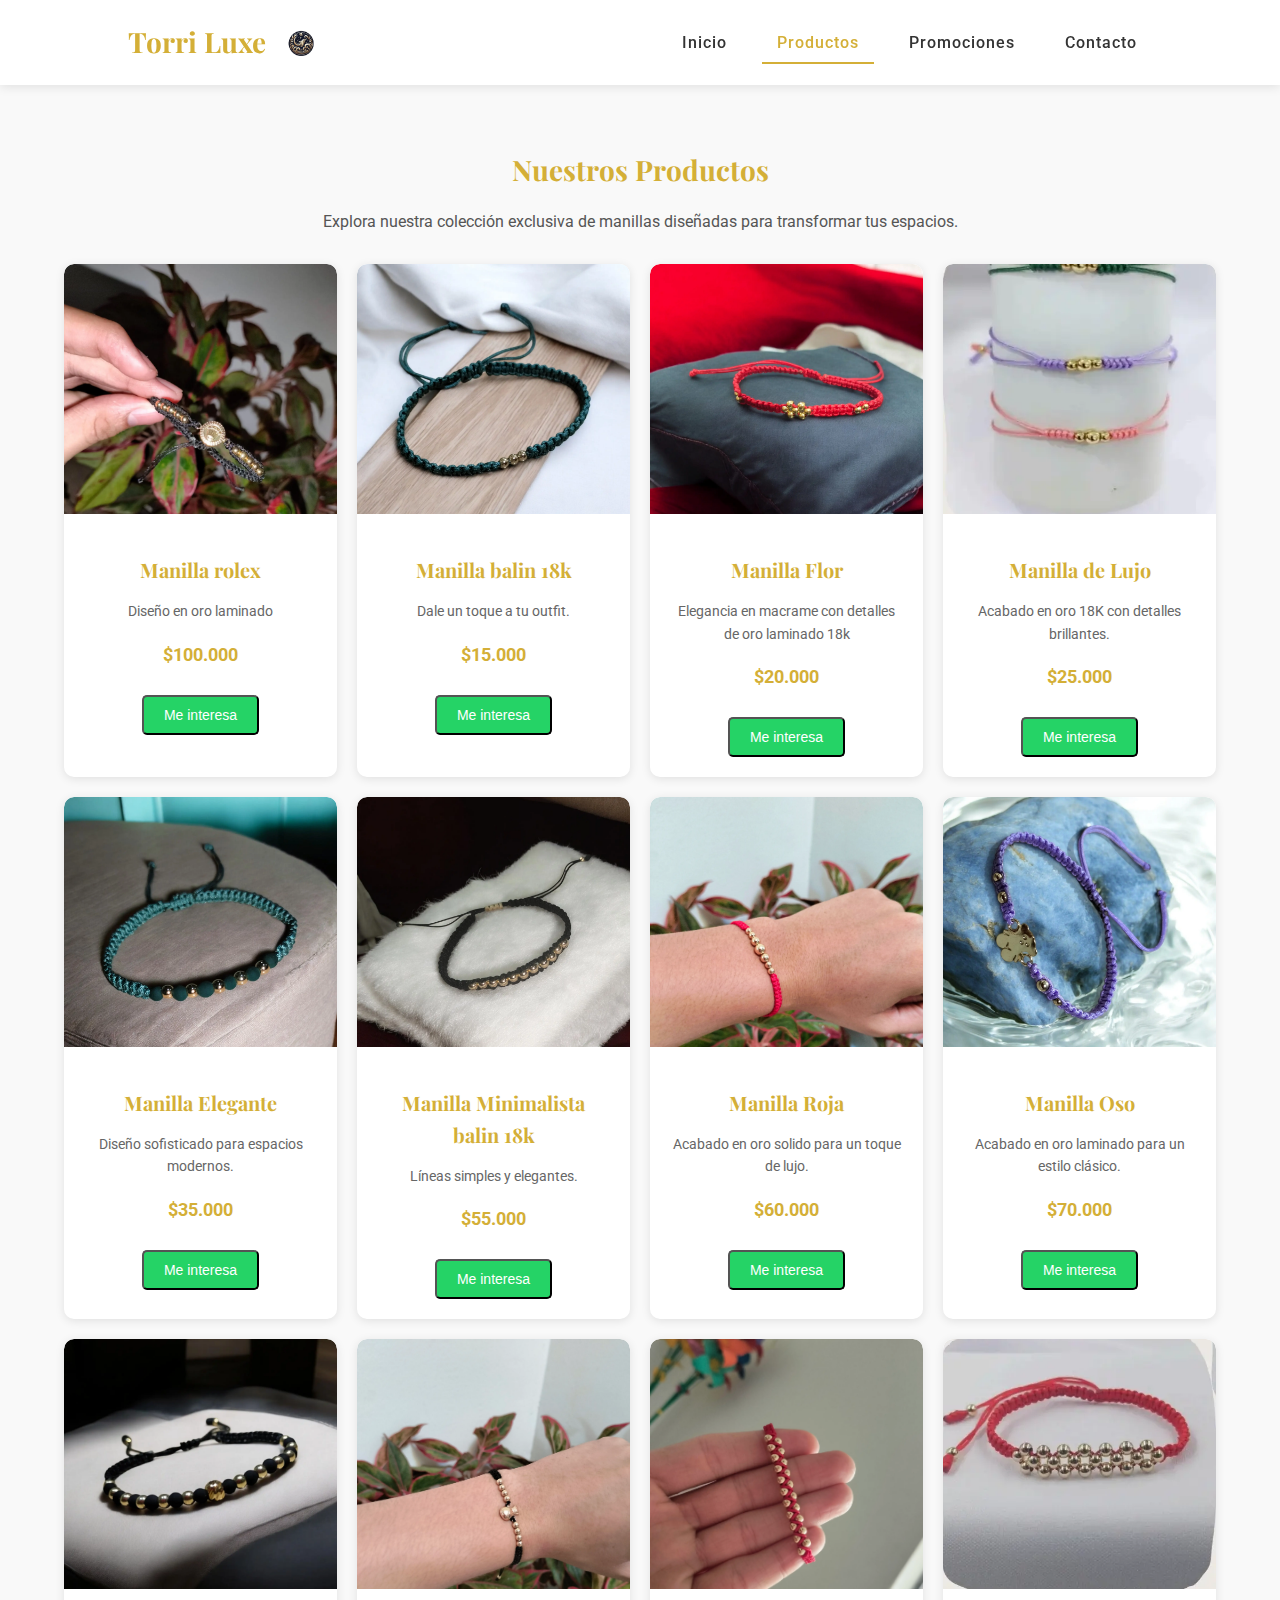
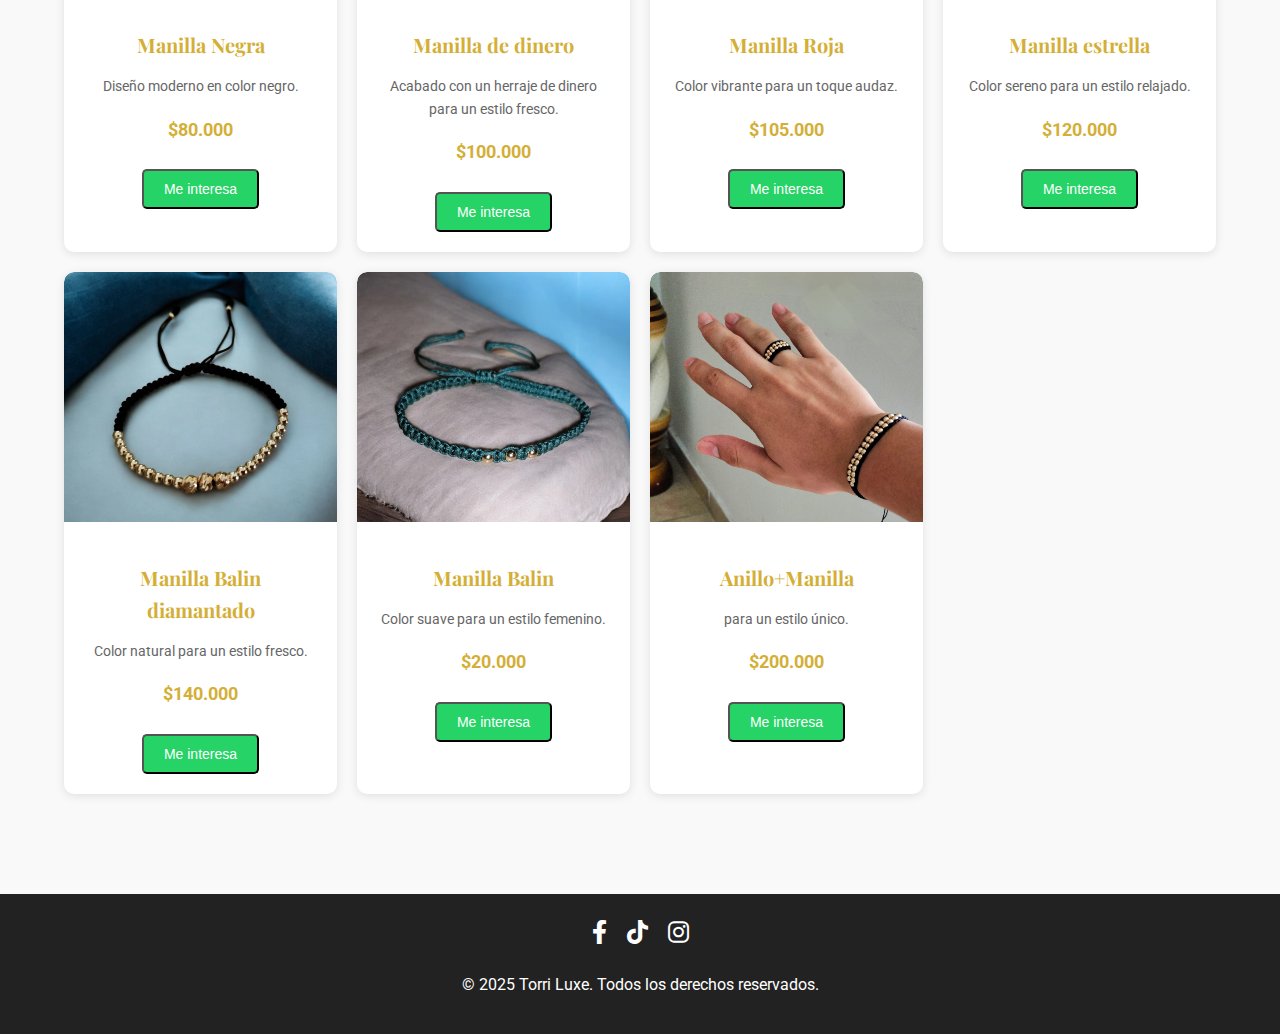
==== index1.html @ f5b5e3a6 "Add files via upload" ====
<!DOCTYPE html>
<html lang="es">

<head>
    <meta charset="UTF-8">
    <meta name="viewport" content="width=device-width, initial-scale=1.0">
    <title>Torri Luxe - Productos</title>
    <link rel="stylesheet" href="https://cdnjs.cloudflare.com/ajax/libs/font-awesome/6.0.0-beta3/css/all.min.css">
    <link rel="stylesheet"
        href="https://fonts.googleapis.com/css2?family=Playfair+Display:wght@700&family=Roboto:wght@300;400;500&display=swap">
    <link rel="stylesheet" href="style.css">
</head>

<body class="productos">
    <header>
        <div class="logo-container">
            <h1>Torri Luxe</h1>
            <img src="img/Logo-removebg-preview (1).webp" alt="Logo Torri Luxe" class="logo" loading="lazy">
        </div>
        <nav class="menu">
            <button class="menu-toggle" aria-label="Abrir menú">
                <i class="fas fa-bars"></i>
            </button>
            <ul class="menu-list">
                <li><a href="index.html">Inicio</a></li>
                <li><a href="index1.html" class="active">Productos</a></li>
                <li><a href="index2.html">Promociones</a></li>
                <li><a href="#contacto">Contacto</a></li>
            </ul>
        </nav>
    </header>


    <main>
        <section id="productos" class="products">
            <h2>Nuestros Productos</h2>
            <p>Explora nuestra colección exclusiva de manillas diseñadas para transformar tus espacios.</p>
            <div class="product-grid">
                <!-- Producto 1 -->
                <div class="product-card" data-name="Manilla Clásica" data-price="$50.00">
                    <div class="product-image">
                        <img src="img/rolex.webp" alt="Manilla Clásica" loading="lazy">
                    </div>
                    <div class="product-info">
                        <h3>Manilla rolex</h3>
                        <p>Diseño en oro laminado</p>
                        <p class="price">$100.000</p>
                        <button class="whatsapp-button" onclick="contactarWhatsApp('Manilla Rolex', '$100.000')">Me
                            interesa</button>
                    </div>
                </div>
                <!-- Producto 2 -->
                <div class="product-card" data-name="Manilla Moderna" data-price="$60.00">
                    <div class="product-image">
                        <img src="img/$15.webp" alt="Manilla Moderna" loading="lazy">
                    </div>
                    <div class="product-info">
                        <h3>Manilla balin 18k</h3>
                        <p>Dale un toque a tu outfit.</p>
                        <p class="price">$15.000</p>
                        <button class="whatsapp-button" onclick="contactarWhatsApp('Manilla Balin 18k', '$60.00')">Me
                            interesa</button>
                    </div>
                </div>
                <!-- Producto 3 -->
                <div class="product-card" data-name="Manilla Vintage" data-price="$70.00">
                    <div class="product-image">
                        <img src="img/$20.webp" alt="Manilla Vintage" loading="lazy">
                    </div>
                    <div class="product-info">
                        <h3>Manilla Flor</h3>
                        <p>Elegancia en macrame con detalles de oro laminado 18k</p>
                        <p class="price">$20.000</p>
                        <button class="whatsapp-button" onclick="contactarWhatsApp('Manilla Flor', '$20.000')">Me
                            interesa</button>
                    </div>
                </div>
                <!-- Producto 4 -->
                <div class="product-card" data-name="Manilla de Lujo" data-price="$90.00">
                    <div class="product-image">
                        <img src="img/$25.webp" alt="Manilla de Lujo" loading="lazy">
                    </div>
                    <div class="product-info">
                        <h3>Manilla de Lujo</h3>
                        <p>Acabado en oro 18K con detalles brillantes.</p>
                        <p class="price">$25.000</p>
                        <button class="whatsapp-button" onclick="contactarWhatsApp('Manilla de Lujo', '$25.000')">Me
                            interesa</button>
                    </div>
                </div>
                <!-- Producto 5 -->
                <div class="product-card" data-name="Manilla Elegante" data-price="$80.00">
                    <div class="product-image">
                        <img src="img/$35.webp" alt="Manilla Elegante" loading="lazy">
                    </div>
                    <div class="product-info">
                        <h3>Manilla Elegante</h3>
                        <p>Diseño sofisticado para espacios modernos.</p>
                        <p class="price">$35.000</p>
                        <button class="whatsapp-button" onclick="contactarWhatsApp('Manilla Elegante', '$35.000')">Me
                            interesa</button>
                    </div>
                </div>
                <!-- Producto 6 -->
                <div class="product-card" data-name="Manilla Minimalista" data-price="$55.00">
                    <div class="product-image">
                        <img src="img/$55.webp" alt="Manilla Minimalista" loading="lazy">
                    </div>
                    <div class="product-info">
                        <h3>Manilla Minimalista balin 18k</h3>
                        <p>Líneas simples y elegantes.</p>
                        <p class="price">$55.000</p>
                        <button class="whatsapp-button"
                            onclick="contactarWhatsApp('Manilla Minimalista balin 18k', '$55.000')">Me
                            interesa</button>
                    </div>
                </div>
                <!-- Producto 7 -->
                <div class="product-card" data-name="Manilla Dorada" data-price="$75.00">
                    <div class="product-image">
                        <img src="img/$60.webp" alt="Manilla Dorada" loading="lazy">
                    </div>
                    <div class="product-info">
                        <h3>Manilla Roja</h3>
                        <p>Acabado en oro solido para un toque de lujo.</p>
                        <p class="price">$60.000</p>
                        <button class="whatsapp-button" onclick="contactarWhatsApp('Manilla roja', '$60.000')">Me
                            interesa</button>
                    </div>
                </div>
                <!-- Producto 8 -->
                <div class="product-card" data-name="Manilla Plateada" data-price="$65.00">
                    <div class="product-image">
                        <img src="img/$70.webp" alt="Manilla Plateada" loading="lazy">
                    </div>
                    <div class="product-info">
                        <h3>Manilla Oso</h3>
                        <p>Acabado en oro laminado para un estilo clásico.</p>
                        <p class="price">$70.000</p>
                        <button class="whatsapp-button" onclick="contactarWhatsApp('Manilla oso', '$77.700')">Me
                            interesa</button>
                    </div>
                </div>
                <!-- Producto 9 -->
                <div class="product-card" data-name="Manilla Negra" data-price="$70.00">
                    <div class="product-image">
                        <img src="img/$80.webp" alt="Manilla Negra" loading="lazy">
                    </div>
                    <div class="product-info">
                        <h3>Manilla Negra</h3>
                        <p>Diseño moderno en color negro.</p>
                        <p class="price">$80.000</p>
                        <button class="whatsapp-button" onclick="contactarWhatsApp('Manilla Negra', '$80.000')">Me
                            interesa</button>
                    </div>
                </div>
                <!-- Producto 10 -->
                <div class="product-card" data-name="Manilla Blanca" data-price="$60.00">
                    <div class="product-image">
                        <img src="img/$100.webp" alt="Manilla Blanca" loading="lazy">
                    </div>
                    <div class="product-info">
                        <h3>Manilla de dinero</h3>
                        <p>Acabado con un herraje de dinero para un estilo fresco.</p>
                        <p class="price">$100.000</p>
                        <button class="whatsapp-button" onclick="contactarWhatsApp('Manilla de dinero', '$100.000')">Me
                            interesa</button>
                    </div>
                </div>
                <!-- Producto 11 -->
                <div class="product-card" data-name="Manilla Roja" data-price="$85.00">
                    <div class="product-image">
                        <img src="img/$105.webp" alt="Manilla Roja" loading="lazy">
                    </div>
                    <div class="product-info">
                        <h3>Manilla Roja</h3>
                        <p>Color vibrante para un toque audaz.</p>
                        <p class="price">$105.000</p>
                        <button class="whatsapp-button" onclick="contactarWhatsApp('Manilla Roja', '$105.000')">Me
                            interesa</button>
                    </div>
                </div>
                <!-- Producto 12 -->
                <div class="product-card" data-name="Manilla Azul" data-price="$75.00">
                    <div class="product-image">
                        <img src="img/$120.webp" alt="Manilla Azul" loading="lazy">
                    </div>
                    <div class="product-info">
                        <h3>Manilla estrella</h3>
                        <p>Color sereno para un estilo relajado.</p>
                        <p class="price">$120.000</p>
                        <button class="whatsapp-button" onclick="contactarWhatsApp('Manilla Estrella', '$120.000')">Me
                            interesa</button>
                    </div>
                </div>
                <!-- Producto 13 -->
                <div class="product-card" data-name="Manilla Verde" data-price="$65.00">
                    <div class="product-image">
                        <img src="img/$140.webp" alt="Manilla Verde" loading="lazy">
                    </div>
                    <div class="product-info">
                        <h3>Manilla Balin diamantado</h3>
                        <p>Color natural para un estilo fresco.</p>
                        <p class="price">$140.000</p>
                        <button class="whatsapp-button"
                            onclick="contactarWhatsApp('Manilla Balin diamantado', '$140.000')">Me
                            interesa</button>
                    </div>
                </div>
                <!-- Producto 14 -->
                <div class="product-card" data-name="Manilla Rosa" data-price="$70.00">
                    <div class="product-image">
                        <img src="img/$202.webp" alt="Manilla Rosa" loading="lazy">
                    </div>
                    <div class="product-info">
                        <h3>Manilla Balin</h3>
                        <p>Color suave para un estilo femenino.</p>
                        <p class="price">$20.000</p>
                        <button class="whatsapp-button" onclick="contactarWhatsApp('Manilla balin', '$20.000')">Me
                            interesa</button>
                    </div>
                </div>
                <!-- Producto 15 -->
                <div class="product-card" data-name="Manilla Morada" data-price="$80.00">
                    <div class="product-image">
                        <img src="img/anillo+manilla $200.webp" alt="Manilla Morada" loading="lazy">
                    </div>
                    <div class="product-info">
                        <h3>Anillo+Manilla</h3>
                        <p>para un estilo único.</p>
                        <p class="price">$200.000</p>
                        <button class="whatsapp-button" onclick="contactarWhatsApp('Anillo+Manilla', '$200.000')">Me
                            interesa</button>
                    </div>
                </div>
            </div>
        </section>
    </main>

    <footer>
        <div class="social-media">
            <a href="https://www.facebook.com/share/12EU2cKnLLs/?mibextid=qi2Omg" target="_blank"><i
                    class="fab fa-facebook-f"></i></a>
            <a href="https://www.tiktok.com/@torri_luxe?_t=ZS-8uBsxZGFgMZ&_r=1" target="_blank"><i
                    class="fab fa-tiktok"></i></a>
            <a href="https://www.instagram.com/torriluxe?igsh=MW94d2l6cG1pZWJ4aQ==" target="_blank"><i
                    class="fab fa-instagram"></i></a>
        </div>
        <p>&copy; 2025 Torri Luxe. Todos los derechos reservados.</p>
    </footer>

    <script>
        // Función para redirigir a WhatsApp
        function contactarWhatsApp(nombreProducto, precio) {
            const mensaje = `Hola, estoy interesado en el producto: ${nombreProducto} (${precio}). ¿Podrías darme más información?`;
            const url = `https://wa.me/+573217391806?text=${encodeURIComponent(mensaje)}`;
            window.open(url, '_blank');
        }

        // Script para el menú desplegable en móviles
        const menuToggle = document.querySelector('.menu-toggle');
        const menuList = document.querySelector('.menu-list');

        menuToggle.addEventListener('click', () => {
            menuList.classList.toggle('active');
        });
    </script>
</body>

</html>
---- style.css ----
/* Estilos generales */
body {
    font-family: 'Roboto', sans-serif;
    margin: 0;
    padding: 0;
    box-sizing: border-box;
    background-color: #f9f9f9;
    color: #333;
    line-height: 1.6;
    overflow-x: hidden;
}

h1,
h2,
h3 {
    font-family: 'Playfair Display', serif;
    font-weight: 700;
    color: #222;
}

header {
    display: flex;
    justify-content: space-between;
    align-items: center;
    padding: 20px 10%;
    background-color: #fff;
    box-shadow: 0 2px 10px rgba(0, 0, 0, 0.1);
    position: sticky;
    top: 0;
    z-index: 1000;
}

.logo-container {
    display: flex;
    align-items: center;
}

.logo-container h1 {
    margin: 0;
    font-size: 28px;
    color: #d4af37;
}

.logo {
    width: 50px;
    margin-left: 10px;
}

/* Menú Flexbox */
.menu ul {
    list-style: none;
    margin: 0;
    padding: 0;
    display: flex;
    align-items: center;
    gap: 20px;
}

.menu ul li a {
    text-decoration: none;
    color: #333;
    font-weight: 500;
    transition: color 0.3s;
    padding: 10px 15px;
    letter-spacing: 1px;
    border-bottom: 2px solid transparent;
}

.menu ul li a:hover,
.menu ul li a.active {
    color: #d4af37;
    border-bottom: 2px solid #d4af37;
}

.menu-toggle {
    display: none;
    background: none;
    border: none;
    font-size: 24px;
    cursor: pointer;
    color: #d4af37;
}

/* Hero Section */
.hero {
    background: url('hero-bg.jpg') no-repeat center center/cover;
    height: 100vh;
    display: flex;
    align-items: center;
    justify-content: center;
    text-align: center;
    color: #fff;
    animation: fadeIn 2s ease-in-out;
}

.hero-content {
    max-width: 800px;
    padding: 20px;
    background: rgba(0, 0, 0, 0.5);
    border-radius: 10px;
    animation: slideUp 1.5s ease-in-out;
}

.hero h2 {
    font-size: 48px;
    margin-bottom: 20px;
}

.hero p {
    font-size: 20px;
    margin-bottom: 30px;
}

.btn {
    background-color: #d4af37;
    color: #fff;
    padding: 10px 20px;
    border-radius: 5px;
    text-decoration: none;
    font-weight: 500;
    transition: background-color 0.3s;
}

.btn:hover {
    background-color: #b5942e;
}

/* Servicios */
.services,
.contact {
    padding: 60px 10%;
    text-align: center;
}

.services h2,
.contact h2 {
    font-size: 36px;
    margin-bottom: 20px;
}

.service-cards {
    display: flex;
    justify-content: space-between;
    gap: 20px;
    margin-top: 40px;
}

.card {
    background: #fff;
    padding: 20px;
    border-radius: 10px;
    box-shadow: 0 2px 10px rgba(0, 0, 0, 0.1);
    transition: transform 0.3s, box-shadow 0.3s;
}

.card:hover {
    transform: translateY(-10px);
    box-shadow: 0 4px 20px rgba(0, 0, 0, 0.2);
}

.card i {
    font-size: 40px;
    color: #d4af37;
    margin-bottom: 20px;
}

.card h3 {
    font-size: 24px;
    margin-bottom: 10px;
}

.card p {
    font-size: 16px;
    color: #666;
}

/* Contacto */
.contact form {
    max-width: 600px;
    margin: 0 auto;
    display: flex;
    flex-direction: column;
    gap: 15px;
}

.contact input,
.contact textarea {
    padding: 10px;
    border: 1px solid #ddd;
    border-radius: 5px;
    font-size: 16px;
}

.contact textarea {
    resize: vertical;
    height: 150px;
}

/* Footer */
footer {
    background: #222;
    color: #fff;
    text-align: center;
    padding: 20px;
    margin-top: 60px;
}

.social-media {
    display: flex;
    justify-content: center;
    gap: 20px;
    margin-bottom: 20px;
}

.social-media a {
    color: #fff;
    font-size: 24px;
    transition: color 0.3s;
}

.social-media a:hover {
    color: #d4af37;
}

/* Animaciones */
@keyframes fadeIn {
    from {
        opacity: 0;
    }

    to {
        opacity: 1;
    }
}

@keyframes slideUp {
    from {
        transform: translateY(50px);
        opacity: 0;
    }

    to {
        transform: translateY(0);
        opacity: 1;
    }
}

/* Responsive Design */
@media (max-width: 768px) {
    .menu ul {
        display: none;
        flex-direction: column;
        position: absolute;
        top: 70px;
        right: 10%;
        background: #fff;
        box-shadow: 0 2px 10px rgba(0, 0, 0, 0.1);
        border-radius: 5px;
    }

    .menu ul.active {
        display: flex;
    }

    .menu-toggle {
        display: block;
    }

    .service-cards {
        flex-direction: column;
    }
}

/* Estilos generales */
body {
    font-family: 'Roboto', sans-serif;
    margin: 0;
    padding: 0;
    box-sizing: border-box;
    background-color: #f9f9f9;
    color: #333;
    line-height: 1.6;
}

h1,
h2,
h3 {
    font-family: 'Playfair Display', serif;
    font-weight: 700;
    color: #222;
}

header {
    display: flex;
    justify-content: space-between;
    align-items: center;
    padding: 20px 10%;
    background-color: #fff;
    box-shadow: 0 2px 10px rgba(0, 0, 0, 0.1);
}

.logo-container {
    display: flex;
    align-items: center;
}

.logo-container h1 {
    margin: 0;
    font-size: 28px;
    color: #d4af37;
}

.logo {
    width: 50px;
    margin-left: 10px;
}

/* Menú Flexbox */
.menu ul {
    list-style: none;
    margin: 0;
    padding: 0;
    display: flex;
    align-items: center;
    gap: 20px;
}

.menu ul li a {
    text-decoration: none;
    color: #333;
    font-weight: 500;
    transition: color 0.3s;
}

.menu ul li a:hover {
    color: #d4af37;
}

.menu-toggle {
    display: none;
    background: none;
    border: none;
    font-size: 24px;
    cursor: pointer;
}

/* Responsive Design */
@media (max-width: 768px) {
    .menu ul {
        display: none;
        flex-direction: column;
        position: absolute;
        top: 70px;
        right: 10%;
        background: #fff;
        box-shadow: 0 2px 10px rgba(0, 0, 0, 0.1);
        border-radius: 5px;
    }

    .menu ul.active {
        display: flex;
    }

    .menu-toggle {
        display: block;
    }
}

/* Animación para las tarjetas de productos */
@keyframes slideIn {
    from {
        opacity: 0;
        transform: translateY(50px);
    }

    to {
        opacity: 1;
        transform: translateY(0);
    }
}

/* Animación para las tarjetas de promociones */
@keyframes fadeIn {
    from {
        opacity: 0;
    }

    to {
        opacity: 1;
    }
}

/* Aplicar animaciones solo en las páginas de Productos y Promociones */
body.productos .card,
body.promociones .card {
    animation: slideIn 1s ease-out;
}

body.promociones .promotion-cards .card {
    animation: fadeIn 1.5s ease-in;
}

/* Estilos para el botón de WhatsApp */
.whatsapp-button {
    background: #25d366;
    /* Color de WhatsApp */
    color: #fff;
    padding: 10px 20px;
    border-radius: 5px;
    text-decoration: none;
    display: inline-block;
    margin-top: 10px;
    transition: background 0.3s;
}

.whatsapp-button:hover {
    background: #128c7e;
    /* Color de WhatsApp (hover) */
}

/* Estilos para la sección de promociones */
.promotions {
    padding: 60px 10%;
    text-align: center;
    background: linear-gradient(135deg, #f9f9f9, #fff5f5);
    border-radius: 10px;
    margin: 20px;
    box-shadow: 0 4px 20px rgba(0, 0, 0, 0.1);
}

.promo-header h2 {
    font-size: 36px;
    color: #d4af37;
    margin-bottom: 20px;
}

.promo-header p {
    font-size: 18px;
    color: #555;
    margin-bottom: 40px;
}

.promo-details {
    display: flex;
    justify-content: space-around;
    gap: 20px;
    margin-bottom: 40px;
}

.promo-card {
    background: #fff;
    padding: 20px;
    border-radius: 10px;
    box-shadow: 0 2px 10px rgba(0, 0, 0, 0.1);
    width: 30%;
    transition: transform 0.3s, box-shadow 0.3s;
}

.promo-card:hover {
    transform: translateY(-10px);
    box-shadow: 0 4px 20px rgba(0, 0, 0, 0.2);
}

.promo-card h3 {
    font-size: 24px;
    color: #d4af37;
    margin-bottom: 10px;
}

.promo-card p {
    font-size: 16px;
    color: #666;
}

.cta {
    margin-top: 40px;
}

.cta p {
    font-size: 20px;
    color: #333;
    margin-bottom: 20px;
}

.whatsapp-button {
    background: #25d366;
    color: #fff;
    padding: 15px 30px;
    border-radius: 5px;
    text-decoration: none;
    font-size: 18px;
    transition: background 0.3s;
}

.whatsapp-button:hover {
    background: #128c7e;
}

/* Estilos para la sección de promociones */
.promotions {
    padding: 40px 5%;
    text-align: center;
    background: linear-gradient(135deg, #f9f9f9, #fff5f5);
    border-radius: 10px;
    margin: 20px;
    box-shadow: 0 4px 20px rgba(0, 0, 0, 0.1);
}

.promo-header h2 {
    font-size: 28px;
    color: #d4af37;
    margin-bottom: 15px;
}

.promo-header p {
    font-size: 16px;
    color: #555;
    margin-bottom: 30px;
}

.promo-details {
    display: flex;
    justify-content: space-around;
    gap: 20px;
    margin-bottom: 40px;
    flex-wrap: wrap;
    /* Para que las tarjetas se ajusten en pantallas pequeñas */
}

.promo-card {
    background: #fff;
    padding: 20px;
    border-radius: 10px;
    box-shadow: 0 2px 10px rgba(0, 0, 0, 0.1);
    width: 30%;
    transition: transform 0.3s, box-shadow 0.3s;
}

.promo-card:hover {
    transform: translateY(-10px);
    box-shadow: 0 4px 20px rgba(0, 0, 0, 0.2);
}

.promo-card h3 {
    font-size: 20px;
    color: #d4af37;
    margin-bottom: 10px;
}

.promo-card p {
    font-size: 14px;
    color: #666;
}

.cta {
    margin-top: 30px;
}

.cta p {
    font-size: 18px;
    color: #333;
    margin-bottom: 20px;
}

.whatsapp-button {
    background: #25d366;
    color: #fff;
    padding: 12px 25px;
    border-radius: 5px;
    text-decoration: none;
    font-size: 16px;
    transition: background 0.3s;
}

.whatsapp-button:hover {
    background: #128c7e;
}

/* Estilos responsive */
@media (max-width: 768px) {
    .promo-header h2 {
        font-size: 24px;
    }

    .promo-header p {
        font-size: 14px;
    }

    .promo-details {
        flex-direction: column;
        align-items: center;
    }

    .promo-card {
        width: 80%;
        margin-bottom: 20px;
    }

    .promo-card h3 {
        font-size: 18px;
    }

    .promo-card p {
        font-size: 14px;
    }

    .cta p {
        font-size: 16px;
    }

    .whatsapp-button {
        padding: 10px 20px;
        font-size: 14px;
    }
}

@media (max-width: 480px) {
    .promo-header h2 {
        font-size: 20px;
    }

    .promo-header p {
        font-size: 12px;
    }

    .promo-card {
        width: 90%;
    }

    .promo-card h3 {
        font-size: 16px;
    }

    .promo-card p {
        font-size: 12px;
    }

    .cta p {
        font-size: 14px;
    }

    .whatsapp-button {
        padding: 8px 16px;
        font-size: 12px;
    }
}

/* Estilos para la sección de productos */
.products {
    padding: 40px 5%;
    text-align: center;
}

.products h2 {
    font-size: 28px;
    color: #d4af37;
    margin-bottom: 15px;
}

.products p {
    font-size: 16px;
    color: #555;
    margin-bottom: 30px;
}

.product-grid {
    display: grid;
    grid-template-columns: repeat(auto-fit, minmax(250px, 1fr));
    gap: 20px;
    justify-content: center;
}

.product-card {
    background: #fff;
    border-radius: 10px;
    box-shadow: 0 2px 10px rgba(0, 0, 0, 0.1);
    overflow: hidden;
    transition: transform 0.3s, box-shadow 0.3s;
}

.product-card:hover {
    transform: translateY(-10px);
    box-shadow: 0 4px 20px rgba(0, 0, 0, 0.2);
}

.product-image {
    width: 100%;
    height: 200px;
    /* Altura fija para las imágenes */
    overflow: hidden;
}

.product-image img {
    width: 100%;
    height: 100%;
    object-fit: cover;
    /* Ajusta la imagen sin distorsionarla */
}

.product-info {
    padding: 20px;
    text-align: center;
}

.product-info h3 {
    font-size: 20px;
    color: #d4af37;
    margin-bottom: 10px;
}

.product-info p {
    font-size: 14px;
    color: #666;
    margin-bottom: 10px;
}

.product-info .price {
    font-size: 18px;
    color: #d4af37;
    font-weight: bold;
    margin-bottom: 15px;
}

.whatsapp-button {
    background: #25d366;
    color: #fff;
    padding: 10px 20px;
    border-radius: 5px;
    text-decoration: none;
    font-size: 14px;
    transition: background 0.3s;
}

.whatsapp-button:hover {
    background: #128c7e;
}

/* Estilos responsive */
@media (max-width: 768px) {
    .product-grid {
        grid-template-columns: repeat(auto-fit, minmax(200px, 1fr));
    }

    .product-image {
        height: 150px;
    }

    .product-info h3 {
        font-size: 18px;
    }

    .product-info p {
        font-size: 12px;
    }

    .product-info .price {
        font-size: 16px;
    }

    .whatsapp-button {
        padding: 8px 16px;
        font-size: 12px;
    }
}

@media (max-width: 480px) {
    .product-grid {
        grid-template-columns: repeat(auto-fit, minmax(150px, 1fr));
    }

    .product-image {
        height: 120px;
    }

    .product-info h3 {
        font-size: 16px;
    }

    .product-info p {
        font-size: 10px;
    }

    .product-info .price {
        font-size: 14px;
    }

    .whatsapp-button {
        padding: 6px 12px;
        font-size: 10px;
    }
}

/* Estilos para la sección de productos */
.products {
    padding: 40px 5%;
    text-align: center;
}

.products h2 {
    font-size: 28px;
    color: #d4af37;
    margin-bottom: 15px;
}

.products p {
    font-size: 16px;
    color: #555;
    margin-bottom: 30px;
}

.product-grid {
    display: grid;
    grid-template-columns: repeat(auto-fit, minmax(250px, 1fr));
    gap: 20px;
    justify-content: center;
}

.product-card {
    background: #fff;
    border-radius: 10px;
    box-shadow: 0 2px 10px rgba(0, 0, 0, 0.1);
    overflow: hidden;
    transition: transform 0.3s, box-shadow 0.3s;
}

.product-card:hover {
    transform: translateY(-10px);
    box-shadow: 0 4px 20px rgba(0, 0, 0, 0.2);
}

.product-image {
    width: 100%;
    height: 250px;
    /* Altura fija para las imágenes */
    overflow: hidden;
    display: flex;
    align-items: center;
    justify-content: center;
}

.product-image img {
    width: 100%;
    height: 100%;
    object-fit: contain;
    /* Ajusta la imagen sin recortarla */
    border-radius: 10px 10px 0 0;
}

.product-info {
    padding: 20px;
    text-align: center;
}

.product-info h3 {
    font-size: 20px;
    color: #d4af37;
    margin-bottom: 10px;
}

.product-info p {
    font-size: 14px;
    color: #666;
    margin-bottom: 10px;
}

.product-info .price {
    font-size: 18px;
    color: #d4af37;
    font-weight: bold;
    margin-bottom: 15px;
}

.whatsapp-button {
    background: #25d366;
    color: #fff;
    padding: 10px 20px;
    border-radius: 5px;
    text-decoration: none;
    font-size: 14px;
    transition: background 0.3s;
}

.whatsapp-button:hover {
    background: #128c7e;
}

/* Estilos responsive */
@media (max-width: 768px) {
    .product-grid {
        grid-template-columns: repeat(auto-fit, minmax(200px, 1fr));
    }

    .product-image {
        height: 200px;
    }

    .product-info h3 {
        font-size: 18px;
    }

    .product-info p {
        font-size: 12px;
    }

    .product-info .price {
        font-size: 16px;
    }

    .whatsapp-button {
        padding: 8px 16px;
        font-size: 12px;
    }
}

@media (max-width: 480px) {
    .product-grid {
        grid-template-columns: repeat(auto-fit, minmax(150px, 1fr));
    }

    .product-image {
        height: 150px;
    }

    .product-info h3 {
        font-size: 16px;
    }

    .product-info p {
        font-size: 10px;
    }

    .product-info .price {
        font-size: 14px;
    }

    .whatsapp-button {
        padding: 6px 12px;
        font-size: 10px;
    }
}

/* Estilos para la sección de productos */
.products {
    padding: 40px 5%;
    text-align: center;
}

.products h2 {
    font-size: 28px;
    color: #d4af37;
    margin-bottom: 15px;
}

.products p {
    font-size: 16px;
    color: #555;
    margin-bottom: 30px;
}

.product-grid {
    display: grid;
    grid-template-columns: repeat(auto-fit, minmax(250px, 1fr));
    gap: 20px;
    justify-content: center;
}

.product-card {
    background: #fff;
    border-radius: 10px;
    box-shadow: 0 2px 10px rgba(0, 0, 0, 0.1);
    overflow: hidden;
    transition: transform 0.3s, box-shadow 0.3s;
}

.product-card:hover {
    transform: translateY(-10px);
    box-shadow: 0 4px 20px rgba(0, 0, 0, 0.2);
}

.product-image {
    width: 100%;
    height: 250px;
    /* Altura fija para las imágenes */
    overflow: hidden;
}

.product-image img {
    width: 100%;
    height: 100%;
    object-fit: cover;
    /* Ajusta la imagen para cubrir el espacio */
    display: block;
    /* Elimina espacios alrededor de la imagen */
}

.product-info {
    padding: 20px;
    text-align: center;
}

.product-info h3 {
    font-size: 20px;
    color: #d4af37;
    margin-bottom: 10px;
}

.product-info p {
    font-size: 14px;
    color: #666;
    margin-bottom: 10px;
}

.product-info .price {
    font-size: 18px;
    color: #d4af37;
    font-weight: bold;
    margin-bottom: 15px;
}

.whatsapp-button {
    background: #25d366;
    color: #fff;
    padding: 10px 20px;
    border-radius: 5px;
    text-decoration: none;
    font-size: 14px;
    transition: background 0.3s;
}

.whatsapp-button:hover {
    background: #128c7e;
}

/* Estilos responsive */
@media (max-width: 768px) {
    .product-grid {
        grid-template-columns: repeat(auto-fit, minmax(200px, 1fr));
    }

    .product-image {
        height: 200px;
    }

    .product-info h3 {
        font-size: 18px;
    }

    .product-info p {
        font-size: 12px;
    }

    .product-info .price {
        font-size: 16px;
    }

    .whatsapp-button {
        padding: 8px 16px;
        font-size: 12px;
    }
}

@media (max-width: 480px) {
    .product-grid {
        grid-template-columns: repeat(auto-fit, minmax(150px, 1fr));
    }

    .product-image {
        height: 150px;
    }

    .product-info h3 {
        font-size: 16px;
    }

    .product-info p {
        font-size: 10px;
    }

    .product-info .price {
        font-size: 14px;
    }

    .whatsapp-button {
        padding: 6px 12px;
        font-size: 10px;
    }
}

/* Estilos para la sección de contacto */
.contact {
    padding: 60px 10%;
    text-align: center;
    background: #fff;
    border-radius: 10px;
    margin: 40px auto;
    max-width: 800px;
    box-shadow: 0 4px 20px rgba(0, 0, 0, 0.1);
}

.contact h2 {
    font-size: 36px;
    color: #d4af37;
    margin-bottom: 20px;
}

.contact p {
    font-size: 18px;
    color: #555;
    margin-bottom: 30px;
}

.contact form {
    display: flex;
    flex-direction: column;
    gap: 15px;
}

.contact input,
.contact textarea {
    padding: 10px;
    border: 1px solid #ddd;
    border-radius: 5px;
    font-size: 16px;
}

.contact textarea {
    resize: vertical;
    height: 150px;
}

.contact button {
    background: #d4af37;
    color: #fff;
    padding: 12px 25px;
    border: none;
    border-radius: 5px;
    font-size: 16px;
    cursor: pointer;
    transition: background 0.3s;
}

.contact button:hover {
    background: #b5942e;
}

/* Estilos responsive */
@media (max-width: 768px) {
    .contact {
        padding: 40px 5%;
    }

    .contact h2 {
        font-size: 28px;
    }

    .contact p {
        font-size: 16px;
    }

    .contact input,
    .contact textarea {
        font-size: 14px;
    }

    .contact button {
        padding: 10px 20px;
        font-size: 14px;
    }
}

@media (max-width: 480px) {
    .contact {
        padding: 20px;
    }

    .contact h2 {
        font-size: 24px;
    }

    .contact p {
        font-size: 14px;
    }

    .contact input,
    .contact textarea {
        font-size: 12px;
    }

    .contact button {
        padding: 8px 16px;
        font-size: 12px;
    }
}
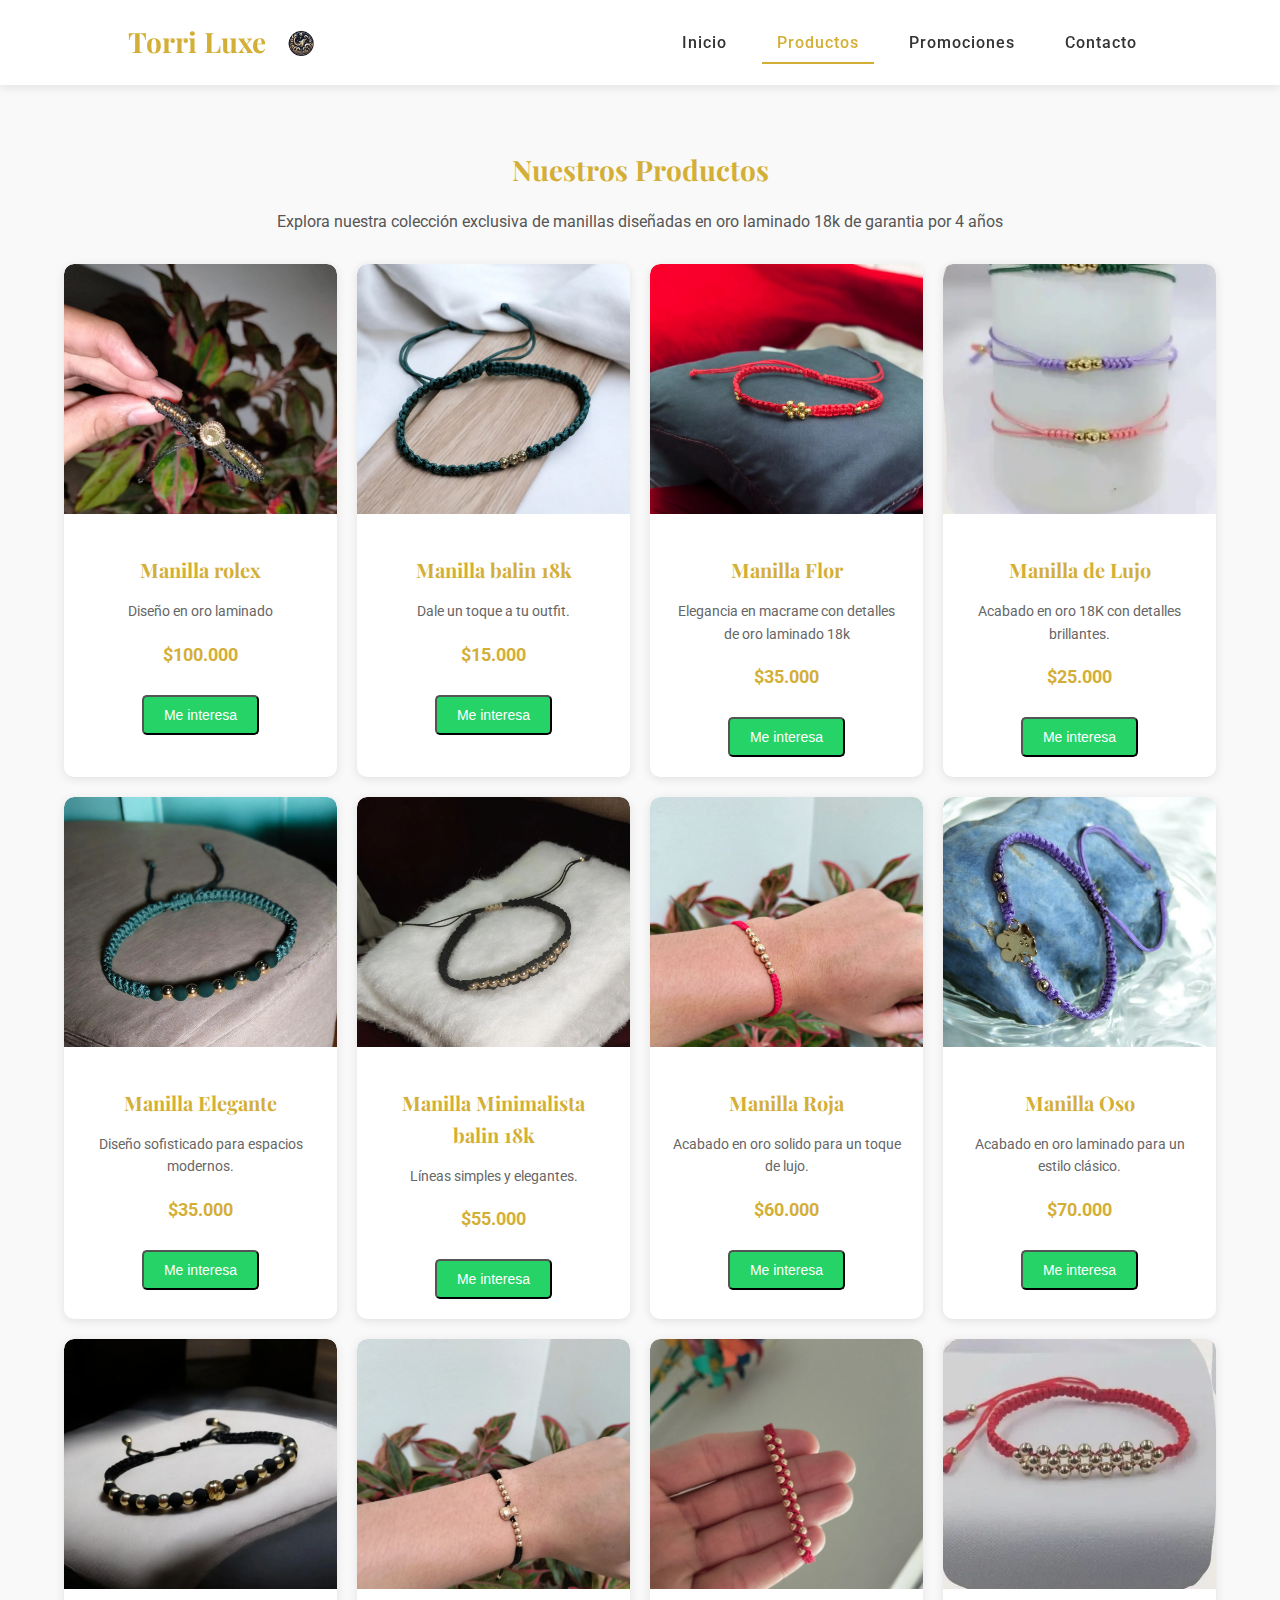
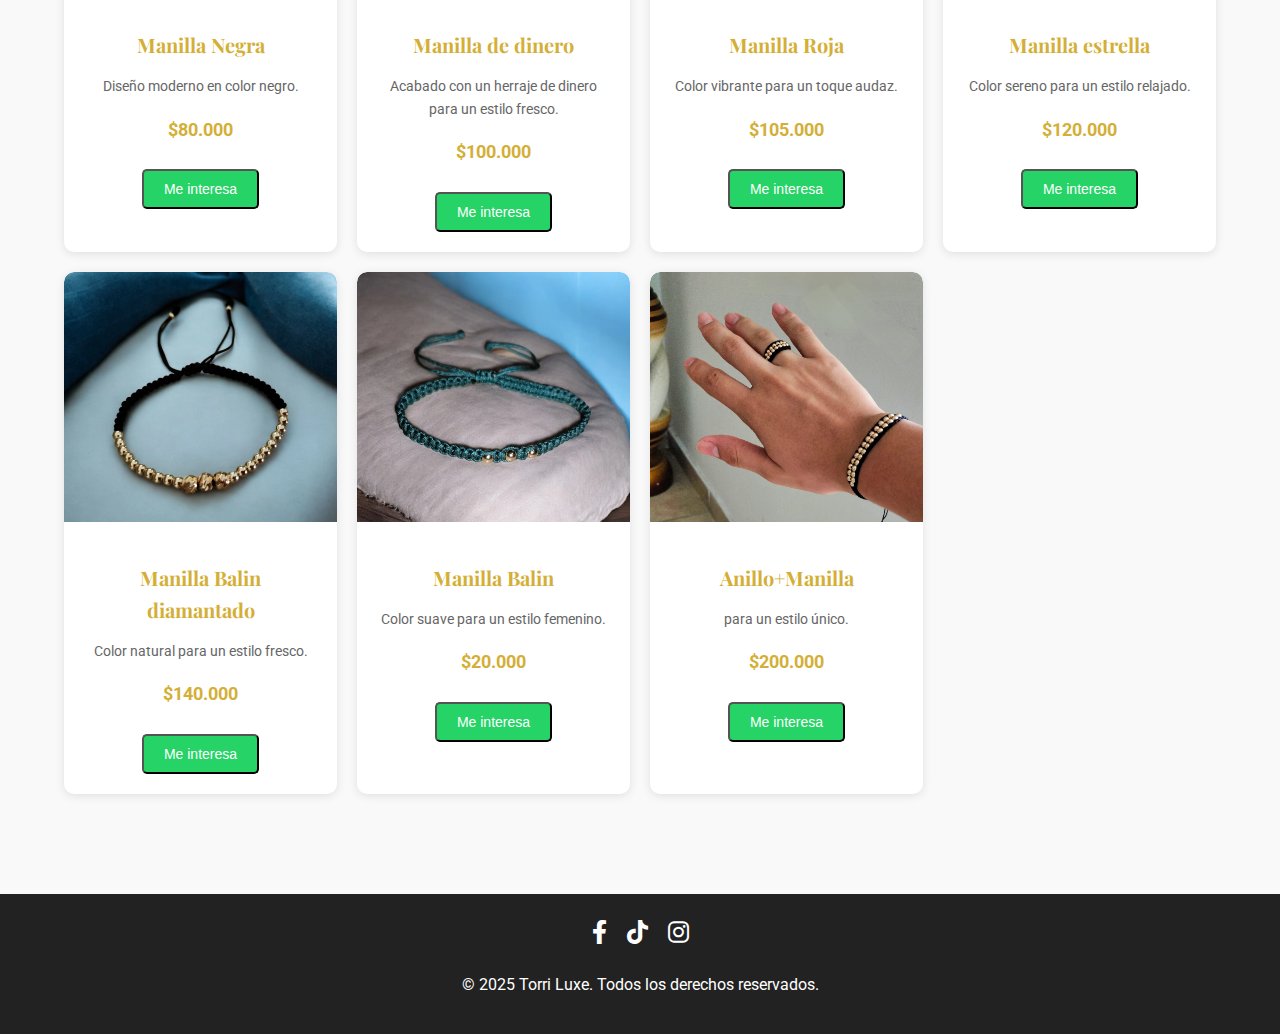
==== commit 780ede51: "Add files via upload" ====
--- a/index1.html
+++ b/index1.html
@@ -34,7 +34,7 @@
     <main>
         <section id="productos" class="products">
             <h2>Nuestros Productos</h2>
-            <p>Explora nuestra colección exclusiva de manillas diseñadas para transformar tus espacios.</p>
+            <p>Explora nuestra colección exclusiva de manillas diseñadas en oro laminado 18k de garantia por 4 años</p>
             <div class="product-grid">
                 <!-- Producto 1 -->
                 <div class="product-card" data-name="Manilla Clásica" data-price="$50.00">
@@ -70,7 +70,7 @@
                     <div class="product-info">
                         <h3>Manilla Flor</h3>
                         <p>Elegancia en macrame con detalles de oro laminado 18k</p>
-                        <p class="price">$20.000</p>
+                        <p class="price">$35.000</p>
                         <button class="whatsapp-button" onclick="contactarWhatsApp('Manilla Flor', '$20.000')">Me
                             interesa</button>
                     </div>
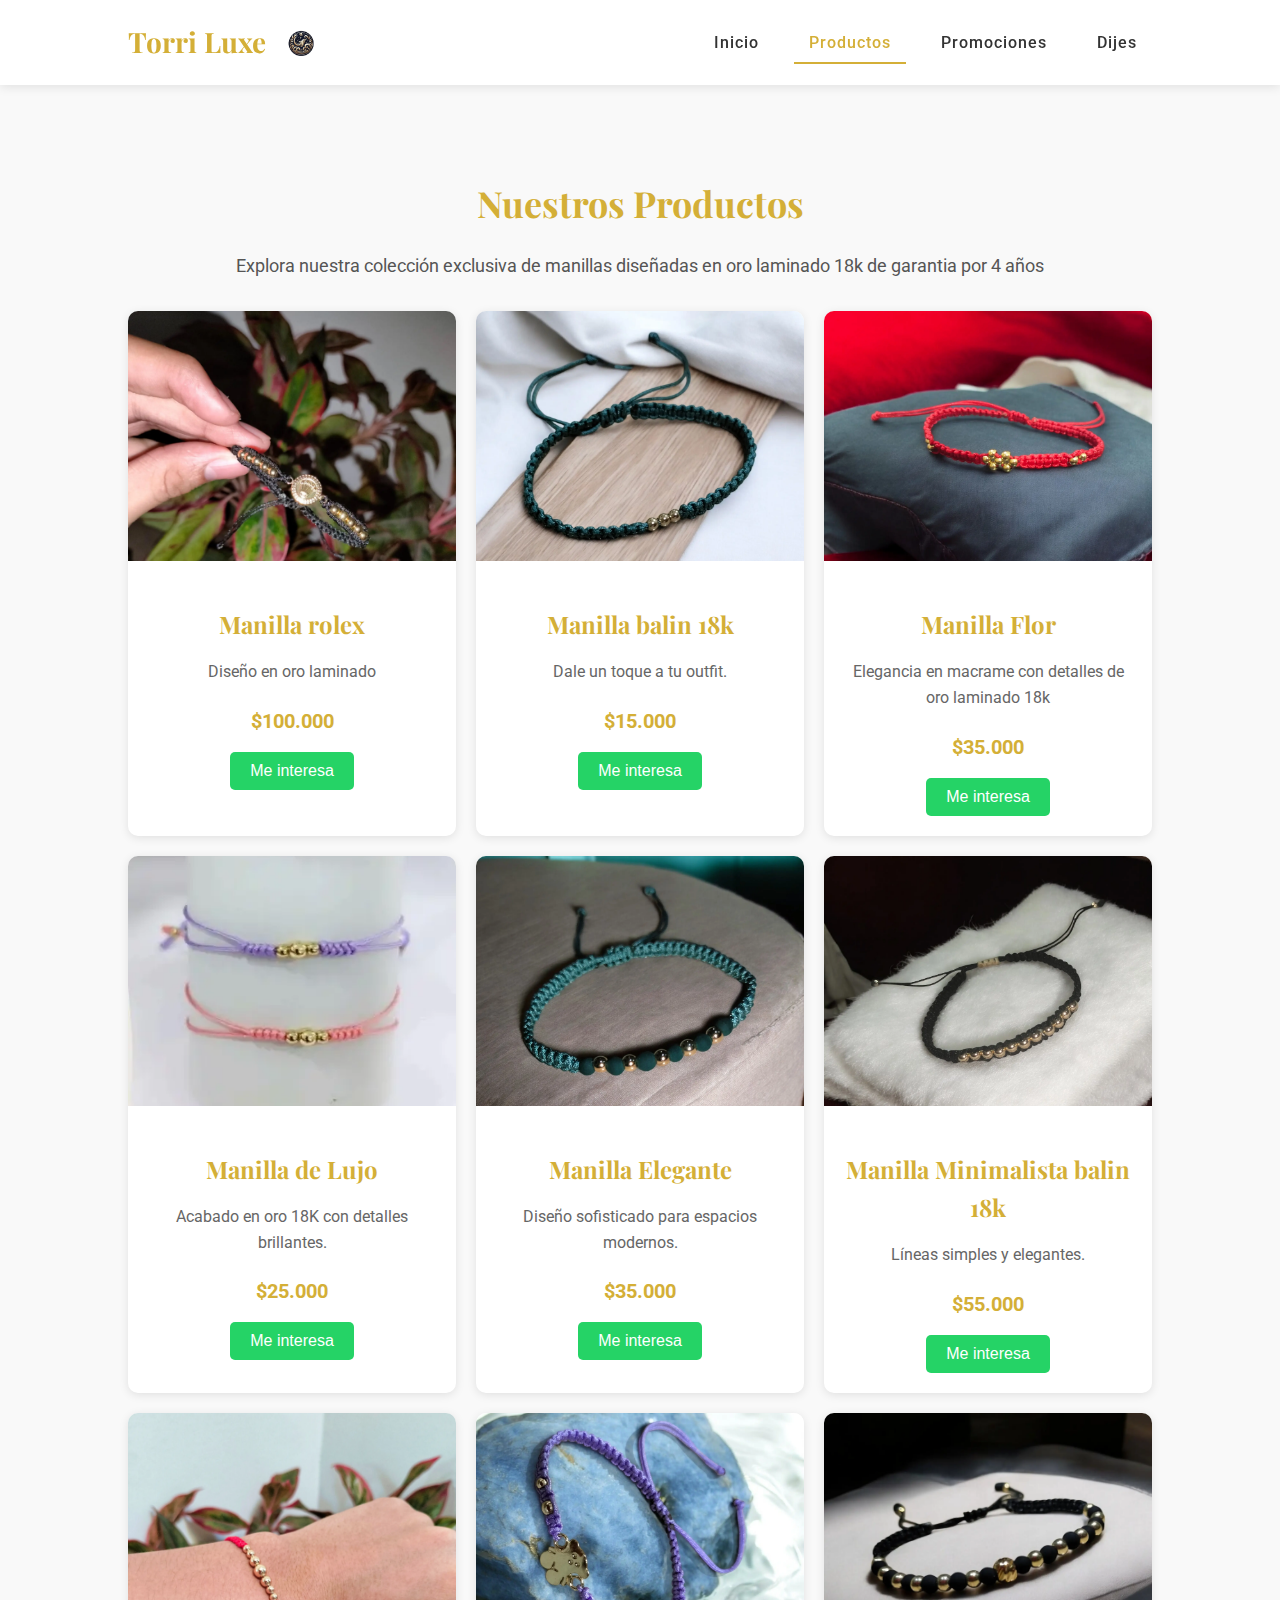
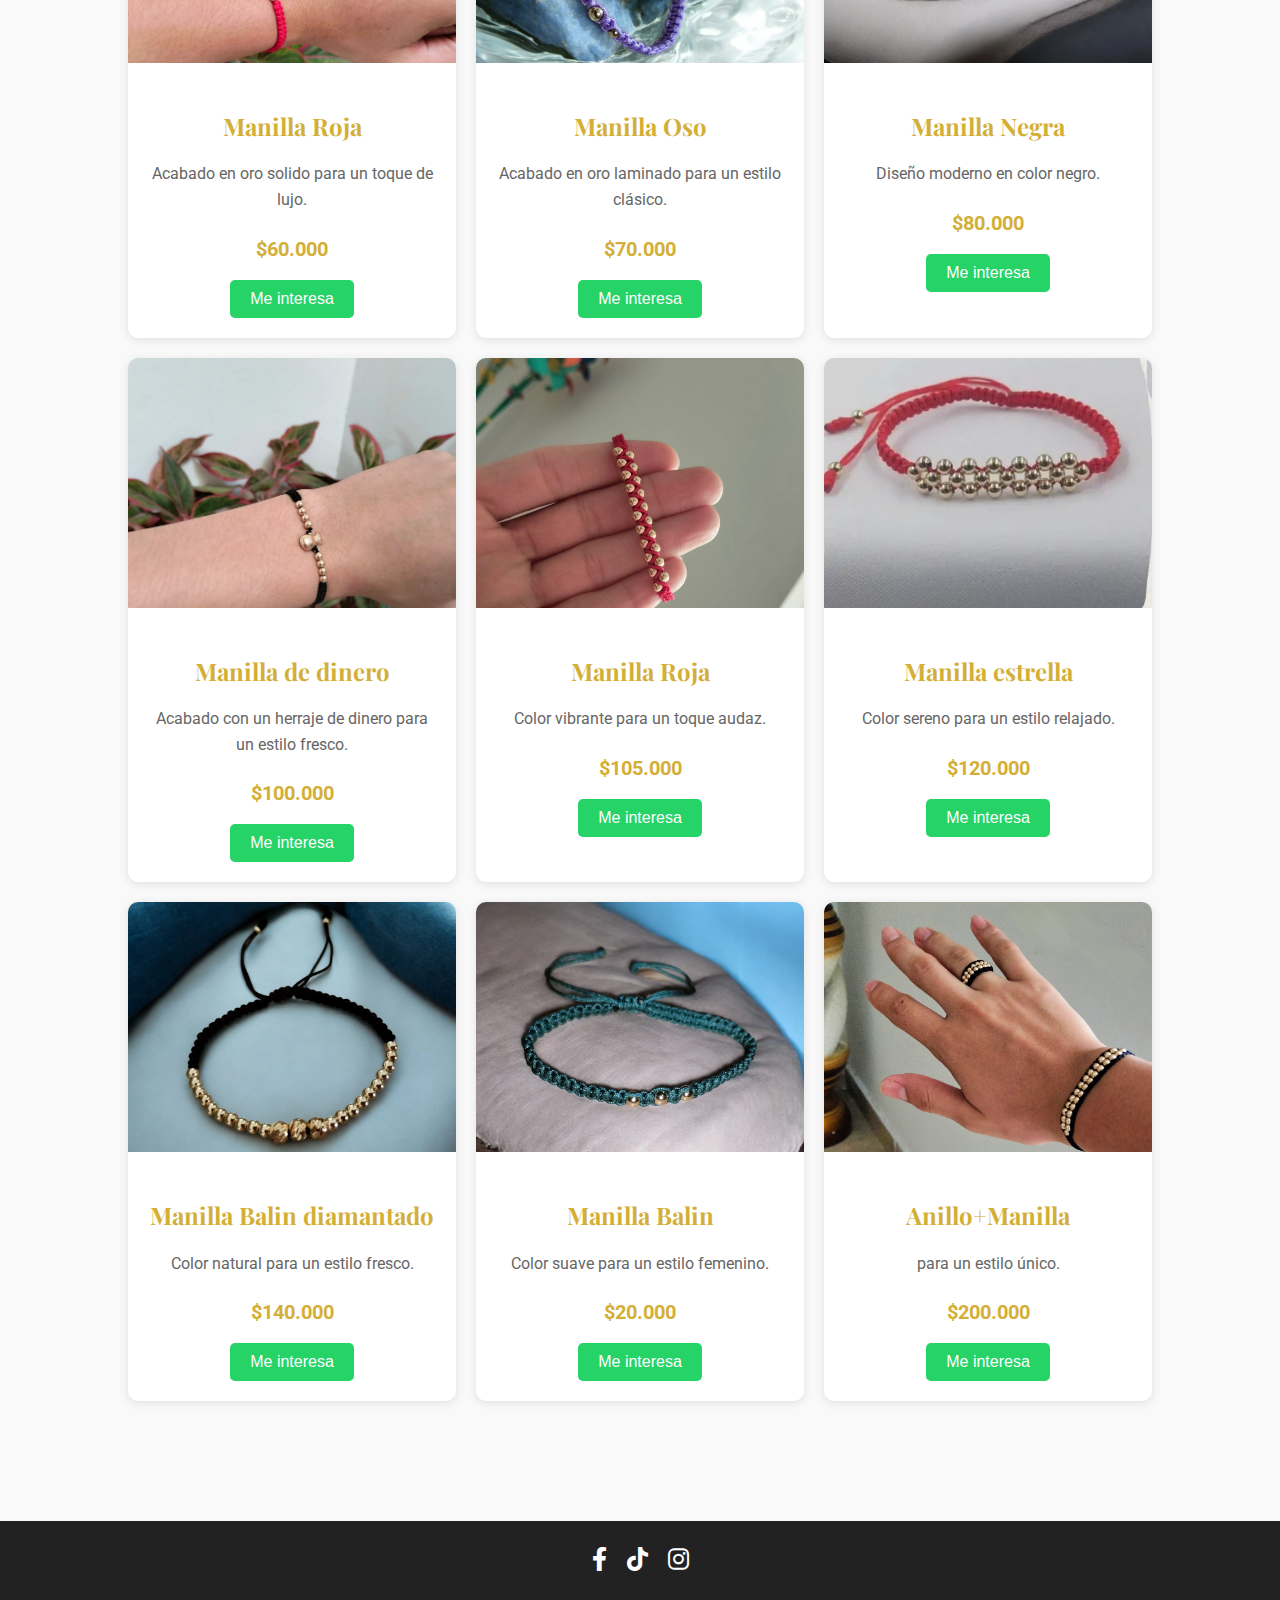
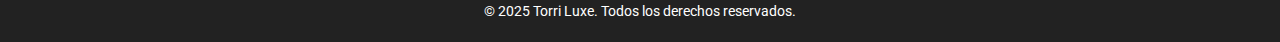
==== commit aa08f00e: "Add files via upload" ====
--- a/index1.html
+++ b/index1.html
@@ -8,7 +8,7 @@
     <link rel="stylesheet" href="https://cdnjs.cloudflare.com/ajax/libs/font-awesome/6.0.0-beta3/css/all.min.css">
     <link rel="stylesheet"
         href="https://fonts.googleapis.com/css2?family=Playfair+Display:wght@700&family=Roboto:wght@300;400;500&display=swap">
-    <link rel="stylesheet" href="style.css">
+    <link rel="stylesheet" href="style1.css">
 </head>
 
 <body class="productos">
@@ -25,7 +25,7 @@
                 <li><a href="index.html">Inicio</a></li>
                 <li><a href="index1.html" class="active">Productos</a></li>
                 <li><a href="index2.html">Promociones</a></li>
-                <li><a href="#contacto">Contacto</a></li>
+                <li><a href="index3.html">Dijes</a></li>
             </ul>
         </nav>
     </header>
--- a/style1.css
+++ b/style1.css
@@ -0,0 +1,278 @@
+/* Estilos generales */
+body {
+    font-family: 'Roboto', sans-serif;
+    margin: 0;
+    padding: 0;
+    box-sizing: border-box;
+    background-color: #f9f9f9;
+    color: #333;
+    line-height: 1.6;
+}
+
+h1,
+h2,
+h3 {
+    font-family: 'Playfair Display', serif;
+    font-weight: 700;
+    color: #222;
+}
+
+/* Header */
+header {
+    display: flex;
+    justify-content: space-between;
+    align-items: center;
+    padding: 20px 10%;
+    background-color: #fff;
+    box-shadow: 0 2px 10px rgba(0, 0, 0, 0.1);
+    position: sticky;
+    top: 0;
+    z-index: 1000;
+}
+
+.logo-container {
+    display: flex;
+    align-items: center;
+}
+
+.logo-container h1 {
+    margin: 0;
+    font-size: 28px;
+    color: #d4af37;
+}
+
+.logo {
+    width: 50px;
+    margin-left: 10px;
+}
+
+/* Menú Flexbox */
+.menu ul {
+    list-style: none;
+    margin: 0;
+    padding: 0;
+    display: flex;
+    align-items: center;
+    gap: 20px;
+}
+
+.menu ul li a {
+    text-decoration: none;
+    color: #333;
+    font-weight: 500;
+    transition: color 0.3s;
+    padding: 10px 15px;
+    letter-spacing: 1px;
+    border-bottom: 2px solid transparent;
+}
+
+.menu ul li a:hover,
+.menu ul li a.active {
+    color: #d4af37;
+    border-bottom: 2px solid #d4af37;
+}
+
+.menu-toggle {
+    display: none;
+    background: none;
+    border: none;
+    font-size: 24px;
+    cursor: pointer;
+    color: #d4af37;
+}
+
+/* Sección de Productos */
+.products {
+    padding: 60px 10%;
+    text-align: center;
+}
+
+.products h2 {
+    font-size: 36px;
+    color: #d4af37;
+    margin-bottom: 20px;
+}
+
+.products p {
+    font-size: 18px;
+    color: #555;
+    margin-bottom: 30px;
+}
+
+.product-grid {
+    display: grid;
+    grid-template-columns: repeat(auto-fit, minmax(250px, 1fr));
+    gap: 20px;
+    justify-content: center;
+}
+
+.product-card {
+    background: #fff;
+    border-radius: 10px;
+    box-shadow: 0 2px 10px rgba(0, 0, 0, 0.1);
+    overflow: hidden;
+    transition: transform 0.3s, box-shadow 0.3s;
+}
+
+.product-card:hover {
+    transform: translateY(-10px);
+    box-shadow: 0 4px 20px rgba(0, 0, 0, 0.2);
+}
+
+.product-image {
+    width: 100%;
+    height: 250px;
+    overflow: hidden;
+}
+
+.product-image img {
+    width: 100%;
+    height: 100%;
+    object-fit: cover;
+    display: block;
+}
+
+.product-info {
+    padding: 20px;
+    text-align: center;
+}
+
+.product-info h3 {
+    font-size: 24px;
+    color: #d4af37;
+    margin-bottom: 10px;
+}
+
+.product-info p {
+    font-size: 16px;
+    color: #666;
+    margin-bottom: 10px;
+}
+
+.product-info .price {
+    font-size: 20px;
+    color: #d4af37;
+    font-weight: bold;
+    margin-bottom: 15px;
+}
+
+.whatsapp-button {
+    background: #25d366;
+    color: #fff;
+    padding: 10px 20px;
+    border-radius: 5px;
+    text-decoration: none;
+    font-size: 16px;
+    transition: background 0.3s;
+    border: none;
+    cursor: pointer;
+}
+
+.whatsapp-button:hover {
+    background: #128c7e;
+}
+
+/* Footer */
+footer {
+    background: #222;
+    color: #fff;
+    text-align: center;
+    padding: 20px;
+    margin-top: 60px;
+}
+
+.social-media {
+    display: flex;
+    justify-content: center;
+    gap: 20px;
+    margin-bottom: 20px;
+}
+
+.social-media a {
+    color: #fff;
+    font-size: 24px;
+    transition: color 0.3s;
+}
+
+.social-media a:hover {
+    color: #d4af37;
+}
+
+footer p {
+    margin: 0;
+    font-size: 14px;
+}
+
+/* Responsive Design */
+@media (max-width: 768px) {
+    .menu ul {
+        display: none;
+        flex-direction: column;
+        position: absolute;
+        top: 70px;
+        right: 10%;
+        background: #fff;
+        box-shadow: 0 2px 10px rgba(0, 0, 0, 0.1);
+        border-radius: 5px;
+    }
+
+    .menu ul.active {
+        display: flex;
+    }
+
+    .menu-toggle {
+        display: block;
+    }
+
+    .product-grid {
+        grid-template-columns: repeat(auto-fit, minmax(200px, 1fr));
+    }
+
+    .product-image {
+        height: 200px;
+    }
+
+    .product-info h3 {
+        font-size: 20px;
+    }
+
+    .product-info p {
+        font-size: 14px;
+    }
+
+    .product-info .price {
+        font-size: 18px;
+    }
+
+    .whatsapp-button {
+        padding: 8px 16px;
+        font-size: 14px;
+    }
+}
+
+@media (max-width: 480px) {
+    .product-grid {
+        grid-template-columns: repeat(auto-fit, minmax(150px, 1fr));
+    }
+
+    .product-image {
+        height: 150px;
+    }
+
+    .product-info h3 {
+        font-size: 18px;
+    }
+
+    .product-info p {
+        font-size: 12px;
+    }
+
+    .product-info .price {
+        font-size: 16px;
+    }
+
+    .whatsapp-button {
+        padding: 6px 12px;
+        font-size: 12px;
+    }
+}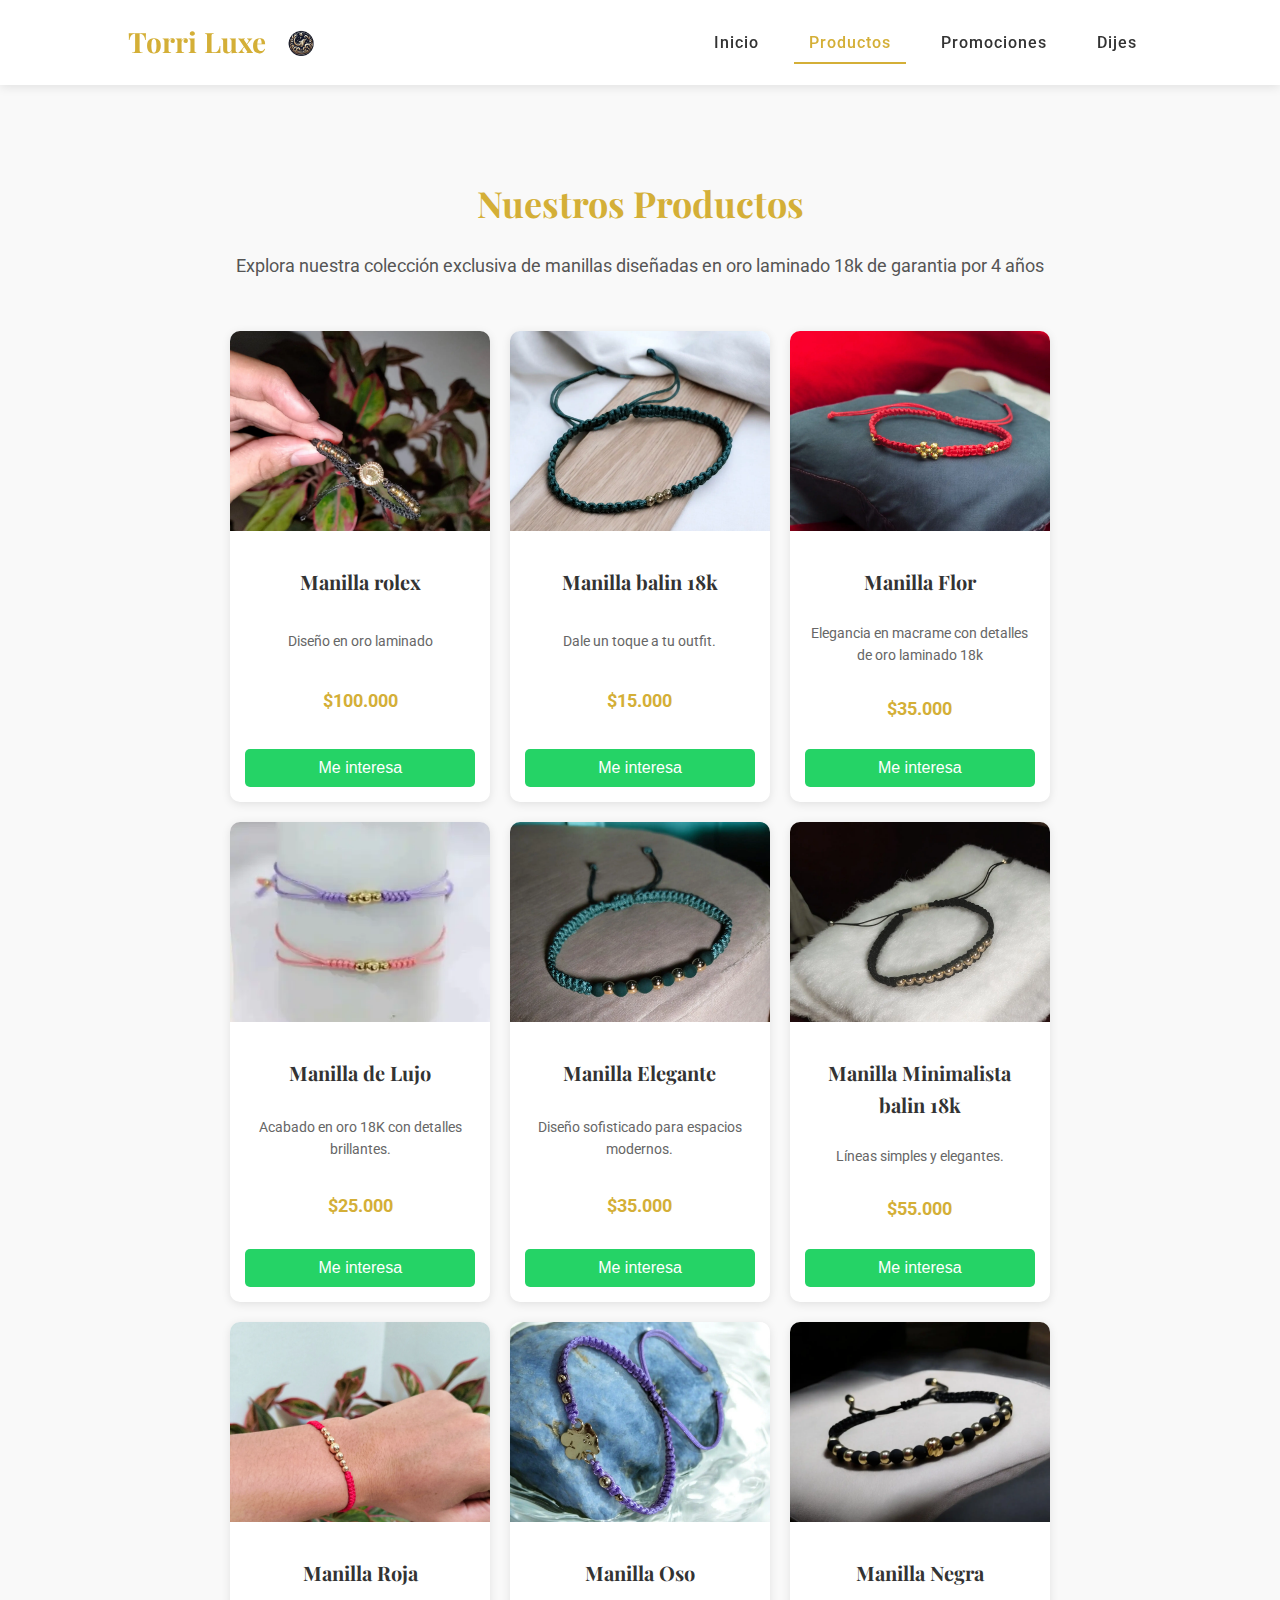
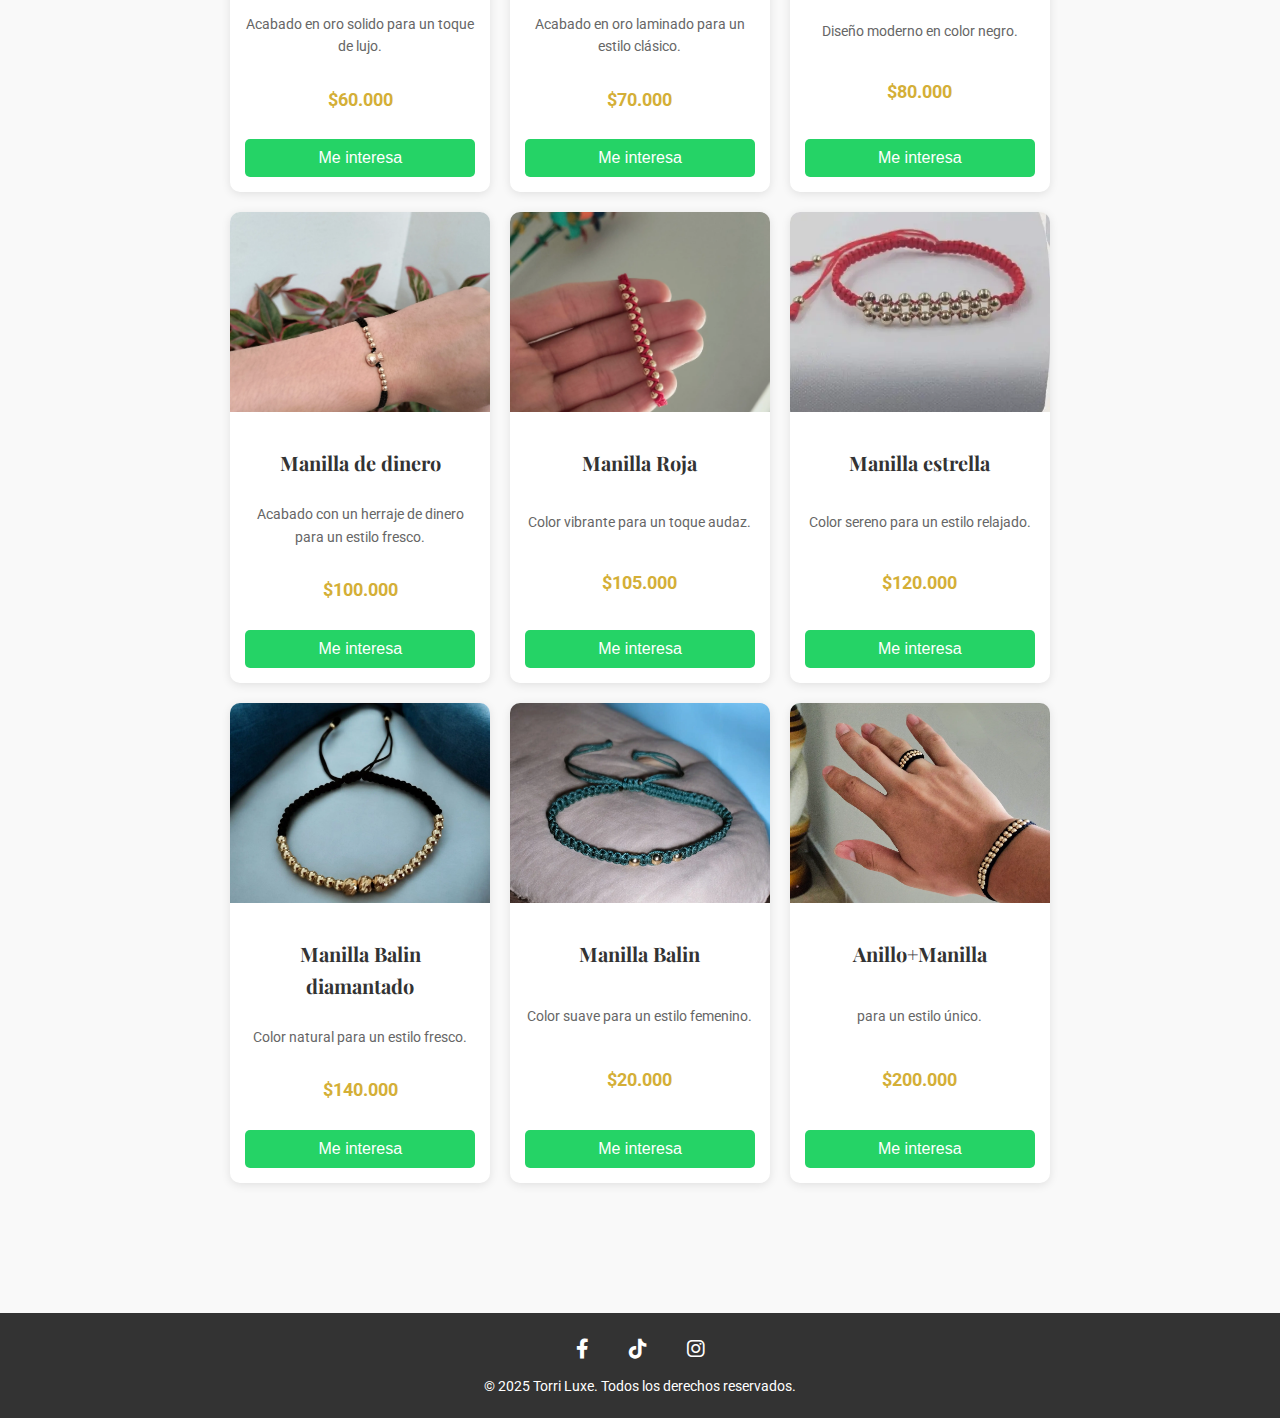
==== commit de9348a2: "Add files via upload" ====
--- a/index1.html
+++ b/index1.html
@@ -71,7 +71,7 @@
                         <h3>Manilla Flor</h3>
                         <p>Elegancia en macrame con detalles de oro laminado 18k</p>
                         <p class="price">$35.000</p>
-                        <button class="whatsapp-button" onclick="contactarWhatsApp('Manilla Flor', '$20.000')">Me
+                        <button class="whatsapp-button" onclick="contactarWhatsApp('Manilla Flor', '$35.000')">Me
                             interesa</button>
                     </div>
                 </div>
--- a/style1.css
+++ b/style1.css
@@ -201,6 +201,184 @@
 footer p {
     margin: 0;
     font-size: 14px;
+}
+
+/* Estilos generales */
+body {
+    font-family: 'Roboto', sans-serif;
+    margin: 0;
+    padding: 0;
+    box-sizing: border-box;
+    background-color: #f9f9f9;
+    color: #333;
+    line-height: 1.6;
+}
+
+h1,
+h2,
+h3 {
+    font-family: 'Playfair Display', serif;
+    font-weight: 700;
+    color: #222;
+}
+
+/* Header */
+header {
+    display: flex;
+    justify-content: space-between;
+    align-items: center;
+    padding: 20px 10%;
+    background-color: #fff;
+    box-shadow: 0 2px 10px rgba(0, 0, 0, 0.1);
+    position: sticky;
+    top: 0;
+    z-index: 1000;
+}
+
+.logo-container {
+    display: flex;
+    align-items: center;
+}
+
+.logo-container h1 {
+    margin: 0;
+    font-size: 28px;
+    color: #d4af37;
+}
+
+.logo {
+    width: 50px;
+    margin-left: 10px;
+}
+
+/* Menú Flexbox */
+.menu ul {
+    list-style: none;
+    margin: 0;
+    padding: 0;
+    display: flex;
+    align-items: center;
+    gap: 20px;
+}
+
+.menu ul li a {
+    text-decoration: none;
+    color: #333;
+    font-weight: 500;
+    transition: color 0.3s;
+    padding: 10px 15px;
+    letter-spacing: 1px;
+    border-bottom: 2px solid transparent;
+}
+
+.menu ul li a:hover,
+.menu ul li a.active {
+    color: #d4af37;
+    border-bottom: 2px solid #d4af37;
+}
+
+.menu-toggle {
+    display: none;
+    background: none;
+    border: none;
+    font-size: 24px;
+    cursor: pointer;
+    color: #d4af37;
+}
+
+/* Productos */
+.product-grid {
+    display: grid;
+    grid-template-columns: repeat(auto-fit, minmax(250px, 1fr));
+    gap: 20px;
+    padding: 20px 10%;
+}
+
+.product-card {
+    background-color: #fff;
+    border-radius: 10px;
+    box-shadow: 0 2px 10px rgba(0, 0, 0, 0.1);
+    overflow: hidden;
+    transition: transform 0.3s ease, box-shadow 0.3s ease;
+    display: flex;
+    flex-direction: column;
+}
+
+.product-card:hover {
+    transform: translateY(-5px);
+    box-shadow: 0 4px 15px rgba(0, 0, 0, 0.2);
+}
+
+.product-image {
+    width: 100%;
+    height: 200px;
+    object-fit: cover;
+}
+
+.product-info {
+    padding: 15px;
+    flex: 1;
+    display: flex;
+    flex-direction: column;
+    justify-content: space-between;
+}
+
+.product-info h3 {
+    font-size: 20px;
+    margin-bottom: 10px;
+    color: #333;
+}
+
+.product-info p {
+    font-size: 14px;
+    color: #666;
+    margin-bottom: 10px;
+}
+
+.product-info .price {
+    font-size: 18px;
+    font-weight: 700;
+    color: #d4af37;
+}
+
+.whatsapp-button {
+    background-color: #25d366;
+    color: #fff;
+    padding: 10px 20px;
+    border-radius: 5px;
+    font-size: 16px;
+    font-weight: 500;
+    text-align: center;
+    transition: background-color 0.3s ease;
+    margin-top: 10px;
+}
+
+.whatsapp-button:hover {
+    background-color: #128c7e;
+}
+
+/* Footer */
+footer {
+    background-color: #333;
+    color: #fff;
+    text-align: center;
+    padding: 20px;
+    margin-top: 50px;
+}
+
+.social-media {
+    margin-bottom: 10px;
+}
+
+.social-media a {
+    color: #fff;
+    margin: 0 10px;
+    font-size: 20px;
+    transition: color 0.3s ease;
+}
+
+.social-media a:hover {
+    color: #d4af37;
 }
 
 /* Responsive Design */
@@ -226,22 +404,23 @@
 
     .product-grid {
         grid-template-columns: repeat(auto-fit, minmax(200px, 1fr));
+        padding: 20px 5%;
     }
 
     .product-image {
-        height: 200px;
+        height: 180px;
     }
 
     .product-info h3 {
-        font-size: 20px;
+        font-size: 18px;
     }
 
     .product-info p {
-        font-size: 14px;
+        font-size: 13px;
     }
 
     .product-info .price {
-        font-size: 18px;
+        font-size: 16px;
     }
 
     .whatsapp-button {
@@ -253,6 +432,7 @@
 @media (max-width: 480px) {
     .product-grid {
         grid-template-columns: repeat(auto-fit, minmax(150px, 1fr));
+        padding: 20px 10px;
     }
 
     .product-image {
@@ -260,7 +440,7 @@
     }
 
     .product-info h3 {
-        font-size: 18px;
+        font-size: 16px;
     }
 
     .product-info p {
@@ -268,7 +448,7 @@
     }
 
     .product-info .price {
-        font-size: 16px;
+        font-size: 14px;
     }
 
     .whatsapp-button {
